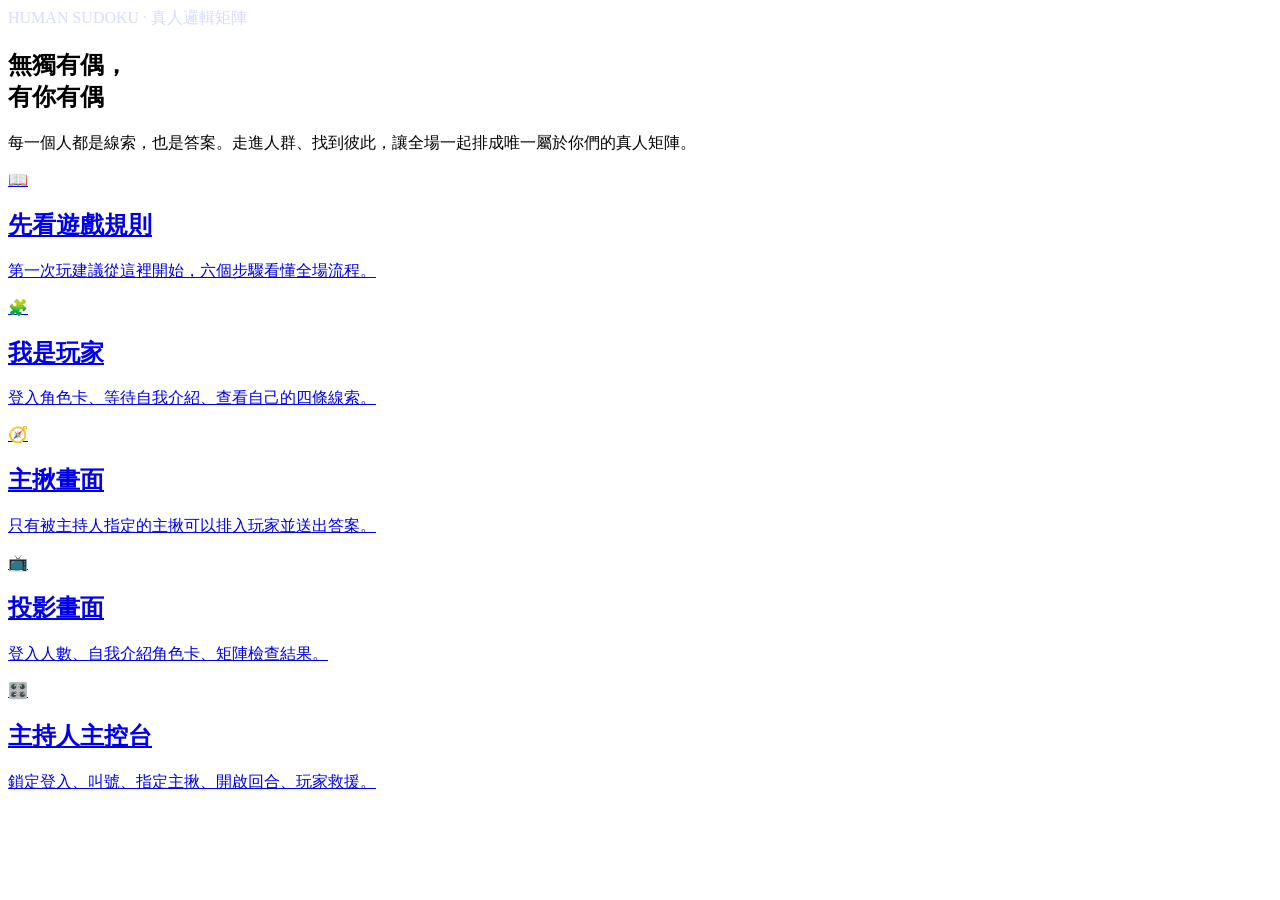
==== index.html @ 36fb29c4 "Add game landing page" ====
<!doctype html><html lang="zh-Hant"><head><meta charset="utf-8"><meta name="viewport" content="width=device-width,initial-scale=1"><title>無獨有偶，有你有偶</title><link rel="stylesheet" href="styles.css"></head><body><main class="wrap">
<section class="hero"><div class="small" style="color:#d9dbff">HUMAN SUDOKU · 真人邏輯矩陣</div><h1>無獨有偶，<br>有你有偶</h1><p>每一個人都是線索，也是答案。走進人群、找到彼此，讓全場一起排成唯一屬於你們的真人矩陣。</p></section>
<section class="grid cards">
<a class="card navcard" href="rules.html"><div class="icon">📖</div><h2>先看遊戲規則</h2><p class="small">第一次玩建議從這裡開始，六個步驟看懂全場流程。</p></a>
<a class="card navcard" href="player.html"><div class="icon">🧩</div><h2>我是玩家</h2><p class="small">登入角色卡、等待自我介紹、查看自己的四條線索。</p></a>
<a class="card navcard" href="leader.html"><div class="icon">🧭</div><h2>主揪畫面</h2><p class="small">只有被主持人指定的主揪可以排入玩家並送出答案。</p></a>
<a class="card navcard" href="screen.html"><div class="icon">📺</div><h2>投影畫面</h2><p class="small">登入人數、自我介紹角色卡、矩陣檢查結果。</p></a>
<a class="card navcard" href="admin.html"><div class="icon">🎛️</div><h2>主持人主控台</h2><p class="small">鎖定登入、叫號、指定主揪、開啟回合、玩家救援。</p></a>
</section></main></body></html>
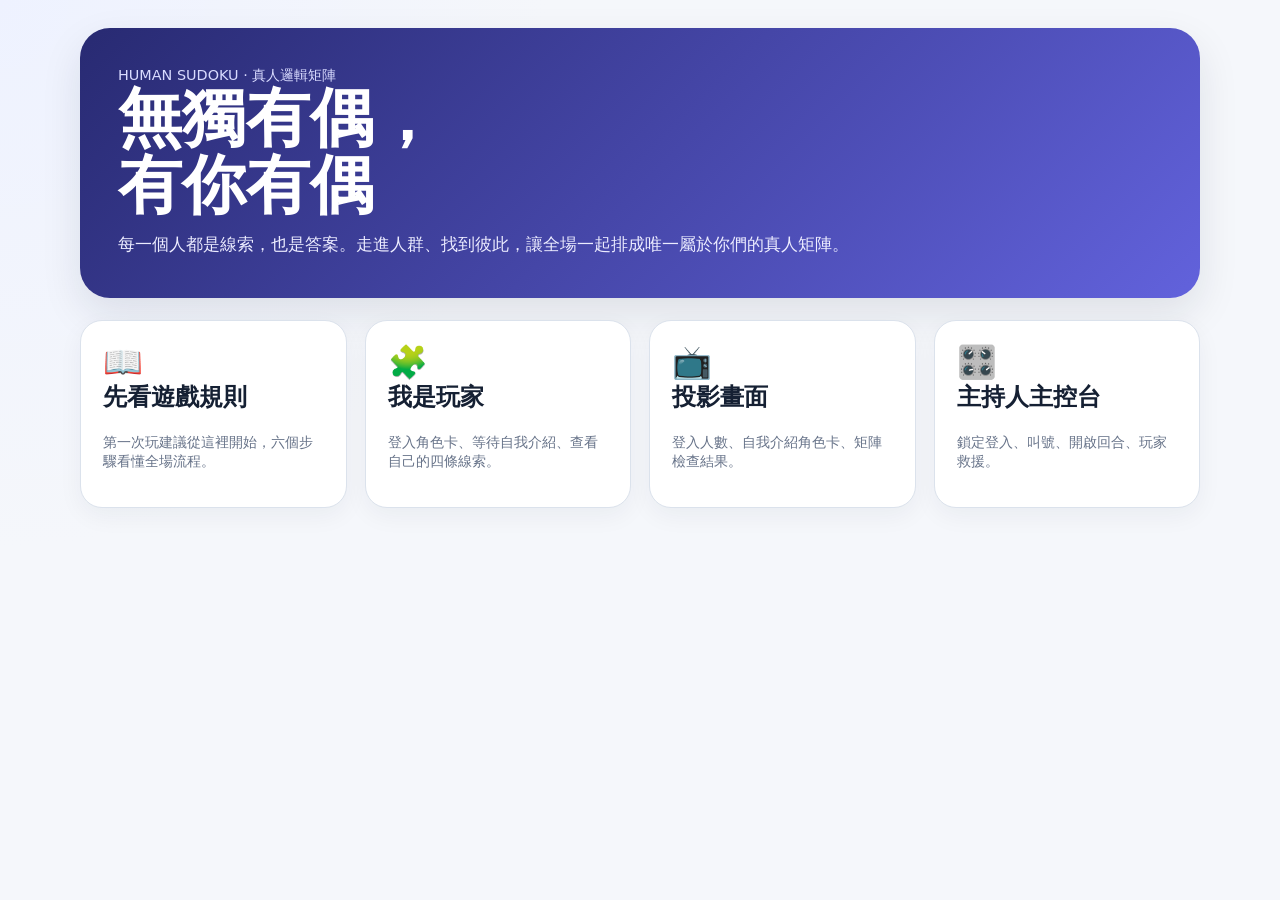
==== commit 7cda830f: "Hide leader page from public homepage" ====
--- a/index.html
+++ b/index.html
@@ -3,7 +3,6 @@
 <section class="grid cards">
 <a class="card navcard" href="rules.html"><div class="icon">📖</div><h2>先看遊戲規則</h2><p class="small">第一次玩建議從這裡開始，六個步驟看懂全場流程。</p></a>
 <a class="card navcard" href="player.html"><div class="icon">🧩</div><h2>我是玩家</h2><p class="small">登入角色卡、等待自我介紹、查看自己的四條線索。</p></a>
-<a class="card navcard" href="leader.html"><div class="icon">🧭</div><h2>主揪畫面</h2><p class="small">只有被主持人指定的主揪可以排入玩家並送出答案。</p></a>
 <a class="card navcard" href="screen.html"><div class="icon">📺</div><h2>投影畫面</h2><p class="small">登入人數、自我介紹角色卡、矩陣檢查結果。</p></a>
-<a class="card navcard" href="admin.html"><div class="icon">🎛️</div><h2>主持人主控台</h2><p class="small">鎖定登入、叫號、指定主揪、開啟回合、玩家救援。</p></a>
+<a class="card navcard" href="admin.html"><div class="icon">🎛️</div><h2>主持人主控台</h2><p class="small">鎖定登入、叫號、開啟回合、玩家救援。</p></a>
 </section></main></body></html>
--- a/styles.css
+++ b/styles.css
@@ -0,0 +1,7 @@
+:root{
+  --bg:#f5f7fb;--panel:#ffffff;--text:#152033;--muted:#677389;--line:#dbe2ec;
+  --accent:#5b5bd6;--accent2:#7a79ef;--blue:#2563eb;--bluebg:#dbeafe;
+  --red:#dc2626;--redbg:#fee2e2;--green:#15803d;--greenbg:#dcfce7;--hole:#182235;
+  --shadow:0 16px 40px rgba(24,34,53,.10);--radius:22px;
+}
+*{box-sizing:border-box}html{font-family:Inter,"Noto Sans TC",system-ui,-apple-system,BlinkMacSystemFont,"Segoe UI",sans-serif;background:var(--bg);color:var(--text)}body{margin:0;min-height:100vh;background:radial-gradient(circle at top left,#eef2ff 0,transparent 35%),var(--bg)}a{color:inherit}button,input,select{font:inherit}button{cursor:pointer}.wrap{width:min(1120px,calc(100% - 28px));margin:0 auto;padding:28px 0 48px}.topbar{display:flex;gap:16px;align-items:center;justify-content:space-between;margin-bottom:24px}.brand{font-weight:900;letter-spacing:.02em}.small{font-size:.9rem;color:var(--muted)}.hero{padding:38px;border-radius:30px;background:linear-gradient(135deg,#282a72,#6262dc);color:#fff;box-shadow:var(--shadow)}.hero h1{margin:0 0 10px;font-size:clamp(2rem,6vw,4rem);line-height:1.05}.hero p{margin:0;max-width:760px;font-size:1.05rem;line-height:1.8;color:#ececff}.grid{display:grid;gap:18px}.grid.cards{grid-template-columns:repeat(auto-fit,minmax(210px,1fr));margin-top:22px}.card{background:var(--panel);border:1px solid var(--line);border-radius:var(--radius);padding:22px;box-shadow:0 8px 24px rgba(24,34,53,.05)}.card h2,.card h3{margin-top:0}.navcard{text-decoration:none;transition:.2s transform,.2s box-shadow}.navcard:hover{transform:translateY(-3px);box-shadow:var(--shadow)}.icon{font-size:2rem}.btn{border:0;border-radius:14px;padding:12px 18px;font-weight:800;background:#e8ecf3;color:var(--text)}.btn.primary{background:var(--accent);color:#fff}.btn.blue{background:var(--blue);color:#fff}.btn.red{background:var(--red);color:#fff}.btn.green{background:var(--green);color:#fff}.btn:disabled{opacity:.45;cursor:not-allowed}.actions{display:flex;flex-wrap:wrap;gap:10px}.form{display:grid;gap:14px}.field{display:grid;gap:7px}.field label{font-weight:800}.field input,.field select{width:100%;padding:13px 14px;border:1px solid var(--line);border-radius:13px;background:#fff;color:var(--text);font-size:16px}.notice{padding:14px 16px;border-radius:14px;background:#eef2ff;color:#383a82}.notice.error{background:var(--redbg);color:#991b1b}.notice.ok{background:var(--greenbg);color:#166534}.hidden{display:none!important}.status-pill{display:inline-flex;align-items:center;gap:8px;border-radius:999px;padding:8px 12px;background:#eef2ff;color:#40429a;font-weight:800}.big-number{font-size:clamp(4rem,20vw,9rem);font-weight:950;line-height:1}.profile-card{display:grid;gap:16px;text-align:center}.profile-card .name{font-size:clamp(2rem,8vw,4rem);font-weight:950}.profile-meta{display:grid;grid-template-columns:repeat(2,minmax(0,1fr));gap:14px}.meta-box{padding:18px;border:1px solid var(--line);border-radius:18px;background:#fafbfe}.meta-box strong{display:block;font-size:1.25rem;margin-top:6px}.clues{display:grid;gap:12px}.clue{padding:16px;border-radius:17px;background:#f7f8fc;border:1px solid var(--line);display:grid;grid-template-columns:auto 1fr;gap:12px;align-items:center}.clue b{font-size:1.08rem}.matrix-wrap{overflow:auto;padding:4px}.matrix{display:grid;gap:6px;min-width:max-content;margin:auto}.cell{width:clamp(44px,9vw,72px);aspect-ratio:1;border:1px solid var(--line);border-radius:12px;background:#fff;display:flex;align-items:center;justify-content:center;font-weight:900;position:relative;user-select:none}.cell.hole{background:var(--hole);border-color:var(--hole);color:#fff}.cell.blue{background:var(--bluebg);border-color:#60a5fa;color:#1d4ed8}.cell.red{background:var(--redbg);border-color:#f87171;color:#b91c1c}.cell.selected{outline:4px solid rgba(91,91,214,.25);border-color:var(--accent)}.cell small{position:absolute;left:5px;top:3px;color:var(--muted);font-weight:600;font-size:.6rem}.player-palette{display:flex;flex-wrap:wrap;gap:8px}.player-chip{min-width:52px;padding:10px 12px;border:1px solid var(--line);background:#fff;border-radius:12px;font-weight:900}.player-chip.used{opacity:.3;text-decoration:line-through}.rule-step{display:grid;grid-template-columns:46px 1fr;gap:14px;align-items:start}.step-no{width:46px;height:46px;border-radius:50%;display:grid;place-items:center;background:var(--accent);color:white;font-weight:950;font-size:1.25rem}.rule-step p{margin:.3rem 0;line-height:1.8}.rule-demo{padding:20px;border-radius:20px;background:#f7f8fc;border:1px solid var(--line)}.kpi{font-size:clamp(2rem,7vw,4rem);font-weight:950}.screen-body{background:#0f172a;color:#f8fafc;min-height:100vh}.screen-body .wrap{width:min(1400px,calc(100% - 40px))}.screen-panel{background:#162033;border:1px solid #27344d;border-radius:26px;padding:28px}.screen-title{font-size:clamp(2rem,5vw,5rem);font-weight:950}.screen-sub{font-size:clamp(1.1rem,2vw,2rem);color:#cbd5e1}.screen-body .cell{width:clamp(54px,7vw,96px);background:#202c42;border-color:#3b4a66;color:#fff}.screen-body .cell.hole{background:#050a13}.screen-body .cell.blue{background:#164e9e;border-color:#3b82f6}.screen-body .cell.red{background:#7f1d1d;border-color:#ef4444}.toolbar{display:flex;flex-wrap:wrap;gap:10px;align-items:center;justify-content:space-between}.split{display:grid;grid-template-columns:1fr 1fr;gap:18px}@media(max-width:760px){.wrap{width:min(100% - 20px,1120px);padding-top:16px}.hero{padding:24px}.split{grid-template-columns:1fr}.profile-meta{grid-template-columns:1fr}.topbar{align-items:flex-start;flex-direction:column}.cell{width:42px;border-radius:9px}.screen-body .cell{width:48px}}
